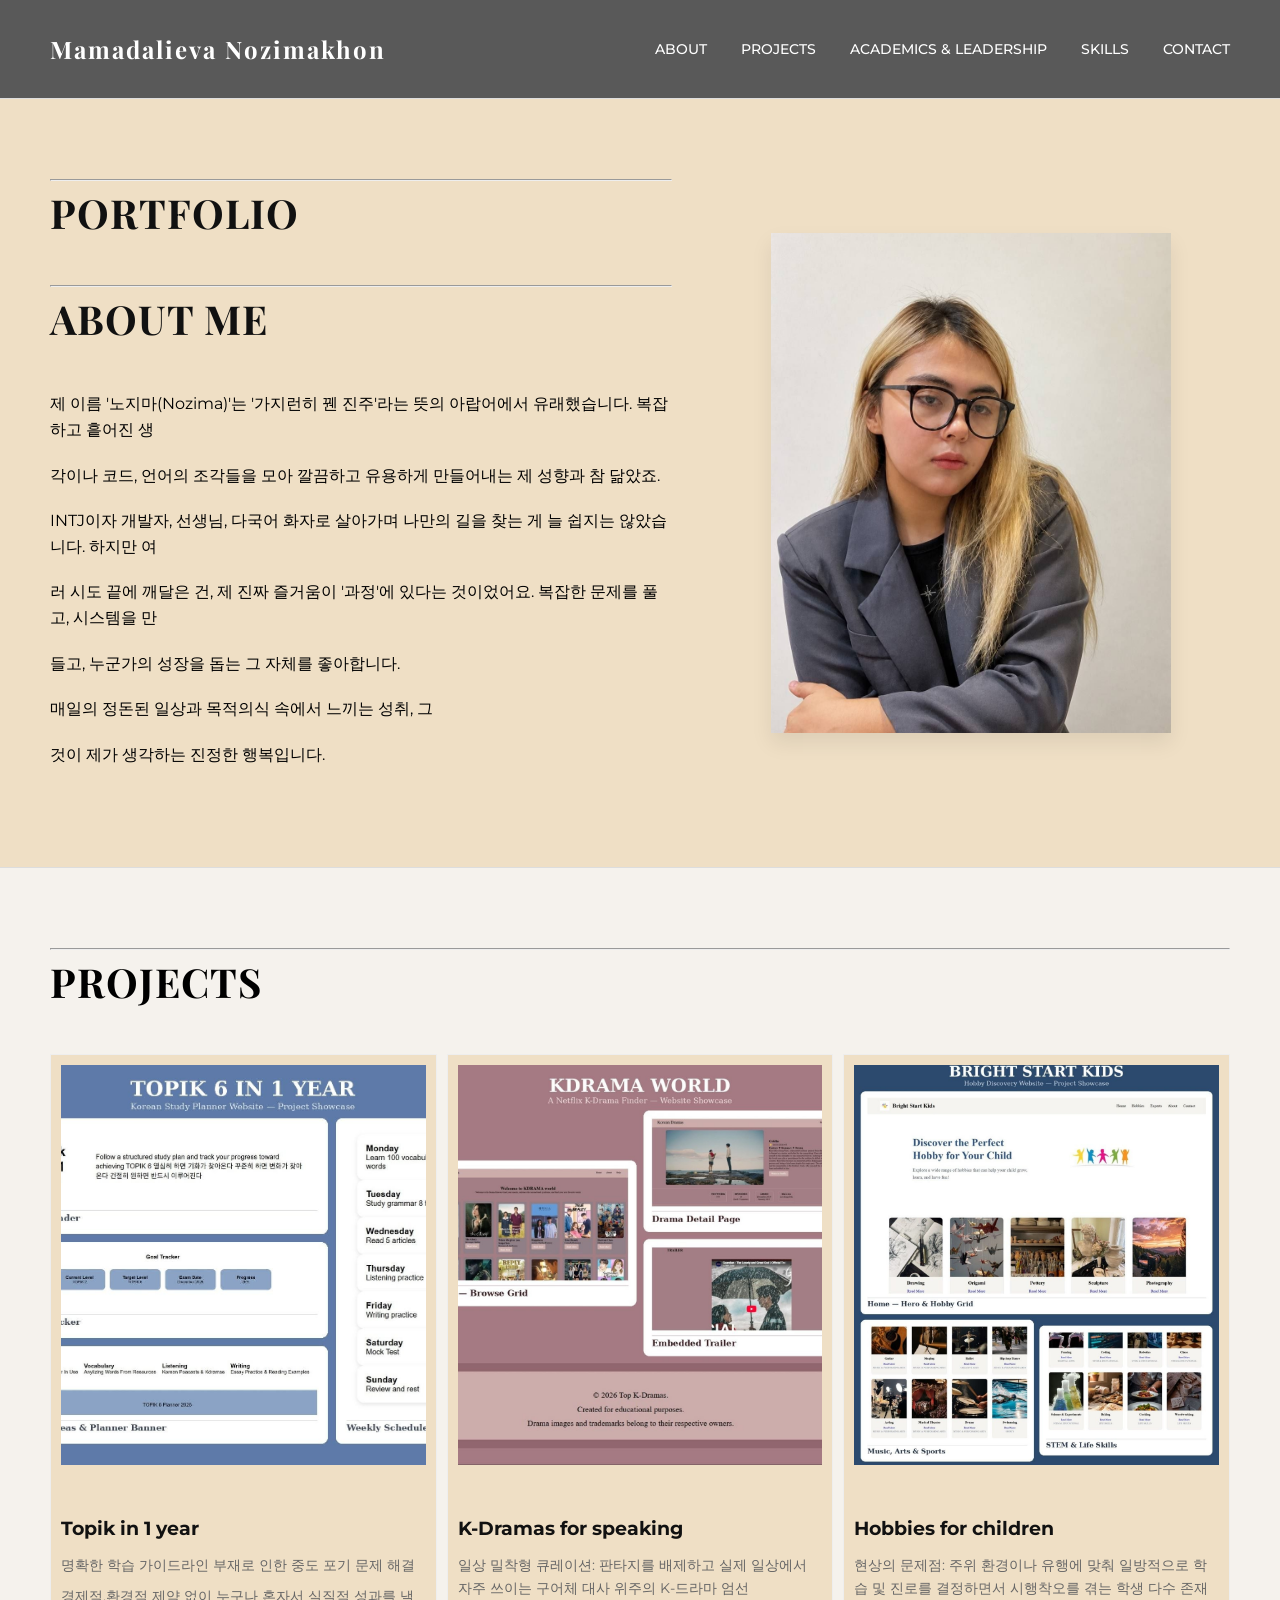
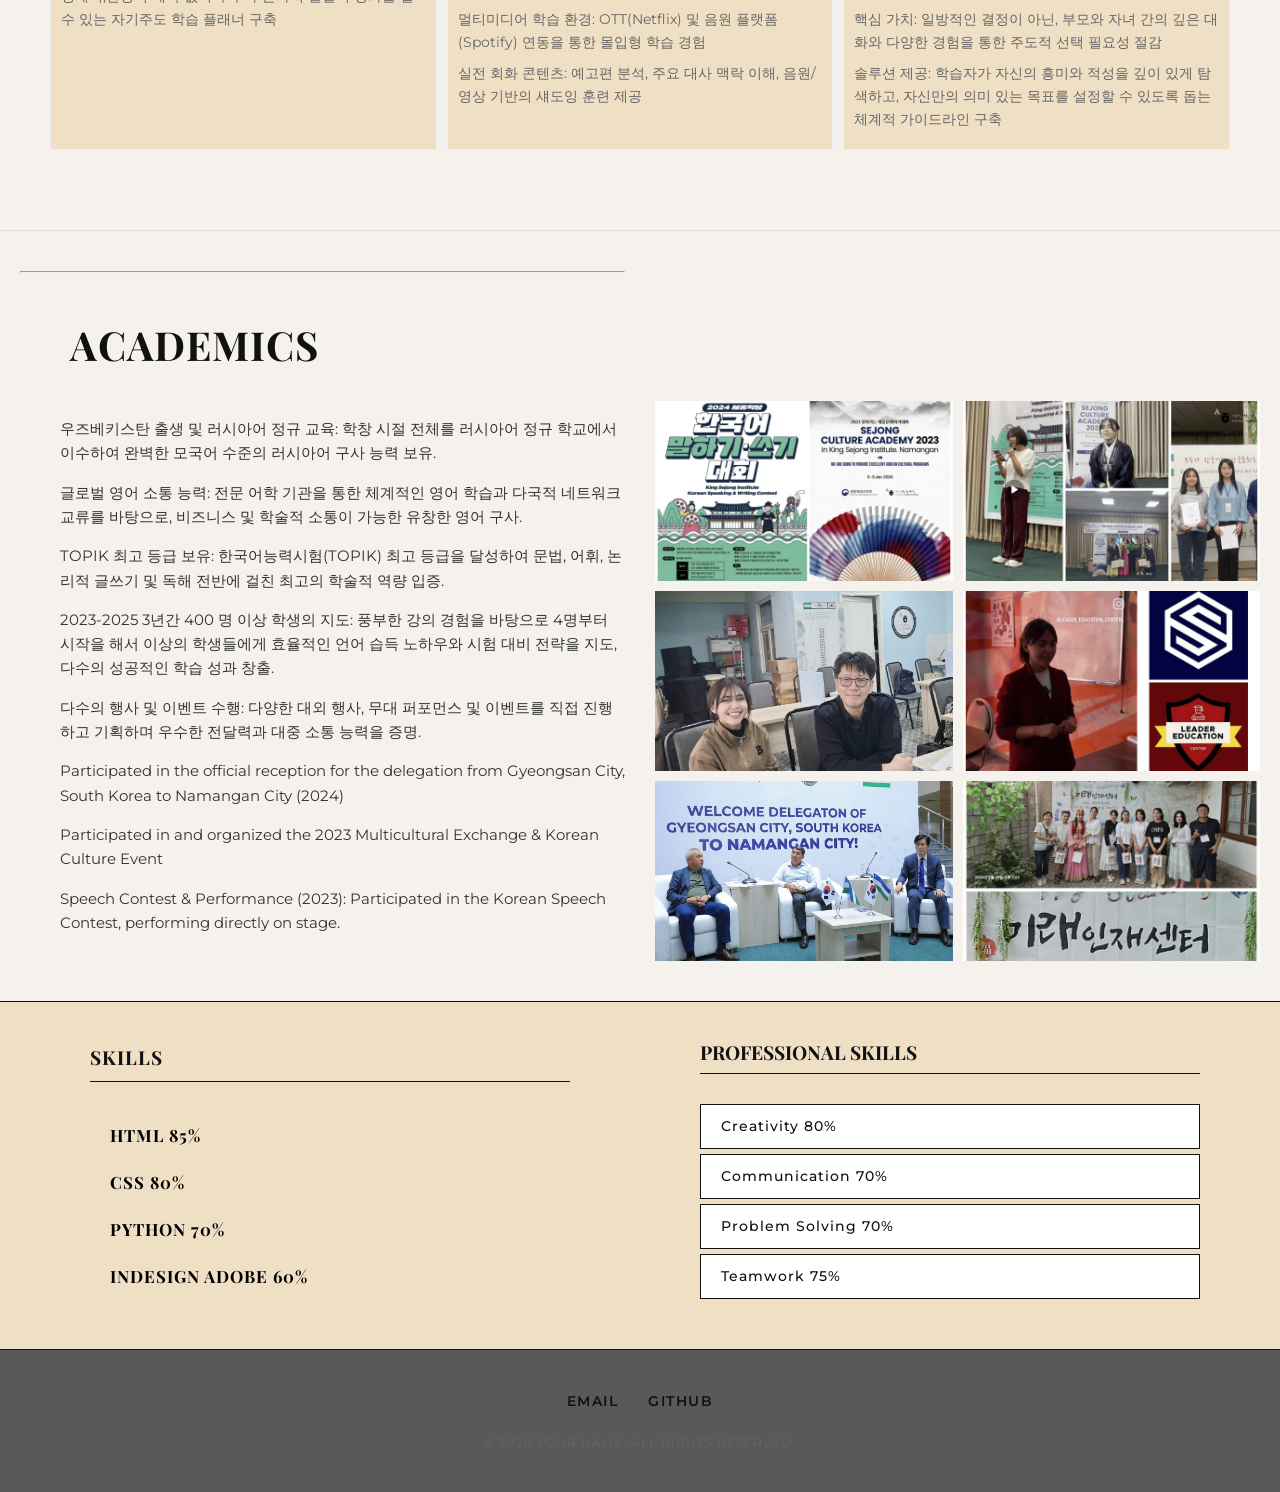
==== Portfolio.html @ e3272dbe "Add portfolio site files" ====
<!DOCTYPE html>
<html>
    <head>
        <title>Portfolio</title>
        <meta charset="UTF-8">
        <meta name="viewport" content="width=device-width, initial-scale=1.0">
        <link rel="stylesheet" href="style.css">
    </head>
    <body>
        <header>

            <div class="logo">

                Mamadalieva Nozimakhon

            </div>

            <nav>

                <a href="#hero">About</a>
                <a href="#projects">Projects</a>
                <a href="#academics-container">Academics & Leadership</a>
                <a href="#skills-wrapper">Skills</a>
                <a href="#state-footer">Contact</a>

            </nav>

        </header>
        <section id="hero">
            <div class="magazine-hero">
                <div class="hero">
                    <hr>
                    <h1>Portfolio</h1>
                    <hr>
                    <h1>About me </h1>
                    <p>제 이름 '노지마(Nozima)'는 '가지런히 꿴 진주'라는 뜻의 아랍어에서 유래했습니다. 복잡하고 흩어진 생 </p>
                    <p>각이나 코드, 언어의 조각들을 모아 깔끔하고 유용하게 만들어내는 제 성향과 참 닮았죠.</p>
                    <p>INTJ이자 개발자, 선생님, 다국어 화자로 살아가며 나만의 길을 찾는 게 늘 쉽지는 않았습니다. 하지만 여</p>
                    <p>러 시도 끝에 깨달은 건, 제 진짜 즐거움이 '과정'에 있다는 것이었어요. 복잡한 문제를 풀고, 시스템을 만</p>
                    <p>들고, 누군가의 성장을 돕는 그 자체를 좋아합니다.</p>
                    <p>매일의 정돈된 일상과 목적의식 속에서 느끼는 성취, 그</p>
                    <p>것이 제가 생각하는 진정한 행복입니다.</p>
                </div>
                <div class="hero-image">
                    <img src="images/image.png" alt="profile">
                </div>
            </div>
        </section>
        <section id="projects">
            <hr>
              <h1>Projects</h1>
            <div class="projects-grid">
                <div class="projects-item">
                    <img src="images/topik in 1 year .jpg" alt="Project 1">
                    <h3>Topik in 1 year</h3>
                    <p>명확한 학습 가이드라인 부재로 인한 중도 포기 문제 해결</p>
                    <p>경제적,환경적 제약 없이 누구나 혼자서 실질적 성과를 낼 수 있는 자기주도 학습 플래너 구축</p>
                </div>
                <div class="projects-item">
                    <img src="images/Top K-Dramas.jpg" alt="Project 2">
                    <h3>K-Dramas for speaking</h3>
                    <p>일상 밀착형 큐레이션: 판타지를 배제하고 실제 일상에서 자주 쓰이는 구어체 대사 위주의 K-드라마 엄선</p>
                    <p> 멀티미디어 학습 환경: OTT(Netflix) 및 음원 플랫폼(Spotify) 연동을 통한 몰입형 학습 경험</p>
                    <p>실전 회화 콘텐츠: 예고편 분석, 주요 대사 맥락 이해, 음원/영상 기반의 섀도잉 훈련 제공</p>
                </div>
                <div class="projects-item">
                    <img src="images/Hobbies for children.jpg" alt="Project 3">
                    <h3>Hobbies for children</h3>
                    <p>현상의 문제점: 주위 환경이나 유행에 맞춰 일방적으로 학습 및 진로를 결정하면서 시행착오를 겪는 학생 다수 존재</p>
                    <p> 핵심 가치: 일방적인 결정이 아닌, 부모와 자녀 간의 깊은 대화와 다양한 경험을 통한 주도적 선택 필요성 절감</p>
                    <p>솔루션 제공: 학습자가 자신의 흥미와 적성을 깊이 있게 탐색하고, 자신만의 의미 있는 목표를 설정할 수 있도록 돕는 체계적 가이드라인 구축</p>
                </div>
            </div>
        </section>
        <section id="academics-container">
            <div class="academics-left">
                <hr>
                <h1>Academics</h1>
                <div class="academics-text">
                    <p>우즈베키스탄 출생 및 러시아어 정규 교육: 학창 시절 전체를 러시아어 정규 학교에서 이수하여 완벽한 모국어 수준의 러시아어 구사 능력 보유.</p>
                    <p>글로벌 영어 소통 능력: 전문 어학 기관을 통한 체계적인 영어 학습과 다국적 네트워크 교류를 바탕으로, 비즈니스 및 학술적 소통이 가능한 유창한 영어 구사.</p>
                    <p>TOPIK 최고 등급 보유: 한국어능력시험(TOPIK) 최고 등급을 달성하여 문법, 어휘, 논리적 글쓰기 및 독해 전반에 걸친 최고의 학술적 역량 입증.</p>
                    <p>2023-2025 3년간 400 명 이상 학생의 지도: 풍부한 강의 경험을 바탕으로 4명부터 시작을 해서 이상의 학생들에게 효율적인 언어 습득 노하우와 시험 대비 전략을 지도, 다수의 성공적인 학습 성과 창출.</p>
                    <p>다수의 행사 및 이벤트 수행: 다양한 대외 행사, 무대 퍼포먼스 및 이벤트를 직접 진행하고 기획하며 우수한 전달력과 대중 소통 능력을 증명.</p>
                    <p>Participated in the official reception for the delegation from Gyeongsan City, South Korea to Namangan City (2024)</p>
                    <p>Participated in and organized the 2023 Multicultural Exchange & Korean Culture Event</p>
                    <p>Speech Contest & Performance (2023): Participated in the Korean Speech Contest, performing directly on stage.</p>
                </div>
            </div>
                <div class="academics-gallery">
                    <img src="images/events.jpg" alt="1">
                    <img src="images/performances.jpg" alt="2">
                    <img src="images/Studying with my teacher.jpg" alt="3">
                    <img src="images/teaching.jpg" alt="4">
                    <img src="images/deligation.png" alt="5">
                    <img src="images/미래 인재 센터.jpg" alt="6">
                </div>
            </div>
        </section>
        <section id="skills-wrapper">
            <div class="skills-category">
                 <h1>Skills</h1>
                <div class="web skills-item">
                    <h3>HTML 85%</h3>
                </div>
                <div class="web skills-item">
                    <h3>CSS 80%</h3>
                </div>
                <div class="web skills-item">
                    <h3>PYTHON 70%</h3>
                </div>
                <div class="web skills-item">
                    <h3>INDesign Adobe 60%</h3>
                </div>
            </div>
        <div class="prof-skills">
            <div class="professional-skills">
                <h1>Professional Skills</h1>
                <div class="prof skills-item">Creativity 80%</div>
                <div class="prof skills-item">Communication  70%</div>
                <div class="prof skills-item">Problem Solving  70%</div>
                <div class="prof skills-item">Teamwork   75%</div>
            </div>
        </div>
        </section>
        <footer id="site-footer">
    <div class="footer-container">
        <div class="footer-links">
            <a href="mailto:seoin9038@gmail.com" class="footer-link">EMAIL</a>
            <a href="https://github.com/seoin9038-prog" target="_blank" rel="noopener noreferrer" class="footer-link">GITHUB</a>
        </div>
        <p class="footer-copy">&copy; 2026 YOUR NAME. ALL RIGHTS RESERVED.</p>
    </div>
</footer>
    </body>
</html>
---- style.css ----
@import url('https://fonts.googleapis.com/css2?family=Playfair+Display:ital,wght@0,400..900;1,400..900&family=Montserrat:wght@300;400;500;700&display=swap');

* {
    margin: 0;
    padding: 0;
    box-sizing: border-box;
}

body {
    background-color: #f9f9f9;
    color: #111;
    font-family: 'Montserrat', sans-serif;
    line-height: 1.6;
}
html {
    scroll-behavior: smooth;
}

section [id]{
    scroll-margin-top: 100px;
}

header {
    display: flex;
    justify-content: space-between;
    align-items: center;
    padding: 30px 50px;
    border-bottom: 1px solid #ddd;
    background: #595959;
    position: sticky;
    top: 0;
    z-index: 1000;
}

.logo {
    font-family: 'Playfair Display', serif;
    font-size: 1.5rem;
    font-weight: 700;
    letter-spacing: 2px;
    color: #ffffff;;
}

nav a {
    text-decoration: none;
    color: #ffffff;
    margin-left: 30px;
    font-size: 0.9rem;
    font-weight: 500;
    text-transform: uppercase;
    transition: color 0.3s;
}

nav a:hover {
    color: #777;
}

.magazine-hero {
    display: grid;
    grid-template-columns: 1.2fr 1fr;
    gap: 40px;
    padding: 80px 50px;
    background: #efdfc5;
    border-bottom: 1px solid #ddd;
    align-items: center;
}


.hero h1 {
    font-family: 'Playfair Display', serif;
    font-size: 2.5rem;
    margin-bottom: 40px;
    text-transform: uppercase;
    letter-spacing: 1px;
}

.hero p {
    font-size: 1rem;
    color: black;
    margin-bottom: 20px;
}

.hero-image {
    width: 100%;
    display: flex;
    justify-content: center;
    align-items: center;
}

.hero-image img {
    width: 100%;
    max-width: 400px; 
    height: auto;
    max-height: 500px;
    object-fit: cover;
    border-radius: 0px;
    box-shadow: 0 10px 20px rgba(0,0,0,0.08);
}

#projects {
    padding: 80px 50px;
    border-bottom: 1px solid #ddd;
    background: #f5f2ed;
}

#projects h1 {
    font-family: 'Playfair Display', serif;
    font-size: 2.5rem;
    margin-bottom: 40px;
    text-transform: uppercase;
    letter-spacing: 1px;
    color: black;
}

.projects-grid {
    display: grid;
    grid-template-columns: repeat(3, 1fr);
    gap: 10px;
}

.projects-item {
    background: #efdfc5;
    border: 1px solid #eee;
    padding: 10px;
    transition: transform 0.3s ease;
}

.projects-item:hover {
    transform: translateY(-5px);
}

.projects-item img {
    width: 100%;
    height: 400px;
    object-fit: cover;
    margin-bottom: 40px;
    line-height: 1.1;
}

.projects-item h3 {
    font-size: 1.2rem;
    margin-bottom: 10px;
    font-weight: 700;
}

.projects-item p {
    font-size: 0.9rem;
    color: #666;
    margin-bottom: 8px;
}

#academics-container {
    display: grid;
    grid-template-columns: 1fr 1fr;
    gap: 30px;
    align-items: start;
    padding: 40px 20px;
    background-color: #f5f2ed;
}

.academics-section {
    border-top: 1px solid #e0e0e0; 
    padding-top: 60px;          
    margin-top: 80px;             
}

.academics-left h1{
    font-family: 'Playfair Display', serif;
    font-size: 2.5rem;
    text-transform: uppercase;
    letter-spacing: 1px;
    padding: 40px 50px;
}

.academics-text p {
    margin-bottom: 15px;
    font-size: 0.95rem;
    color: #333;
    text-align: left;
    line-height: 1.6;
    padding-left: 40px;
    
}

.academics-gallery {
    display: grid;
    grid-template-columns: repeat(2, 1fr);
    gap: 10px;
    margin-top: 130px;
}

.academics-gallery img {
    width: 100%;
    height: 180px;
    object-fit: cover;
    filter: grayscale(30%);
    transition: 0.3s;
}

.academics-gallery img:hover {
    filter: grayscale(0%);
}

#skills-wrapper {
    display: grid;
    grid-template-columns: 1fr 1fr;
    gap: 40px;
    border-top: 1px solid #111;
    padding: 0 40px;
    background-color: #efdfc5;
}

.skills-category{
    font-family: 'Playfair Display', serif;
    font-size: 2.5rem;
    text-transform: uppercase;
    letter-spacing: 1px;
    padding: 40px 50px;
}

.skills-category h1 {
    font-size: 1.2rem;
    font-family: 'Playfair Display', serif;
    margin-bottom: 30px;
    text-transform: uppercase;
    border-bottom: 1px solid #111;
    padding-bottom: 8px;
}

.skills-items {
    display: flex;
    flex-wrap: wrap;
    gap: 10px;
}

.skills-item {
    background: #efdfc5;
    color: black;
    padding: 10px 20px;
    font-size: 0.9rem;
    font-weight: 500;
    letter-spacing: 1px;
}

.professional-skills{
    display: grid;
    object-fit: cover;
    gap: 5px;
    margin-bottom: 20px;
    padding: 30px 40px;
}
.prof.skills-item.prof {
    background: #fff;
    color: #111;
    border: 1px solid #111;
}

.professional-skills h1 {
    font-family: 'Playfair Display', serif;
    font-size: 1.2rem;
    margin-bottom: 25px;
    margin-top: 5px;
    text-transform: uppercase;
    border-bottom: 1px solid #111;
    padding-bottom: 5px;
   
}

#site-footer {
    border-top: 1px solid #111;
    margin-top: 0px;
    padding: 40px 20px;
    background-color: #595959;
}

.footer-container {
    max-width: 1200px;
    margin: 0 auto;
    display: flex;
    flex-direction: column;
    align-items: center;
    gap: 20px;
}

.footer-links {
    display: flex;
    gap: 30px;
    flex-wrap: wrap;
    justify-content: center;
}

.footer-link {
    color: #111;
    text-decoration: none;
    font-size: 0.9rem;
    font-weight: 600;
    letter-spacing: 1.5px;
    text-transform: uppercase;
    transition: opacity 0.2s ease;
}

.footer-link:hover {
    opacity: 0.6;
}

.footer-copy {
    font-size: 0.75rem;
    color: #666;
    letter-spacing: 1px;
    text-transform: uppercase;
    margin: 0;
}

@media (max-width: 600px) {
    .footer-links {
        gap: 15px;
    }
}

@media (max-width: 900px) {
    .magazine-hero, .projects-grid, .academics-container, .skills-wrapper {
        grid-template-columns: 1fr;
    }
    header {
        padding: 20px;
    }
    .hero-text-box h1 {
        font-size: 2.5rem;
    }
}
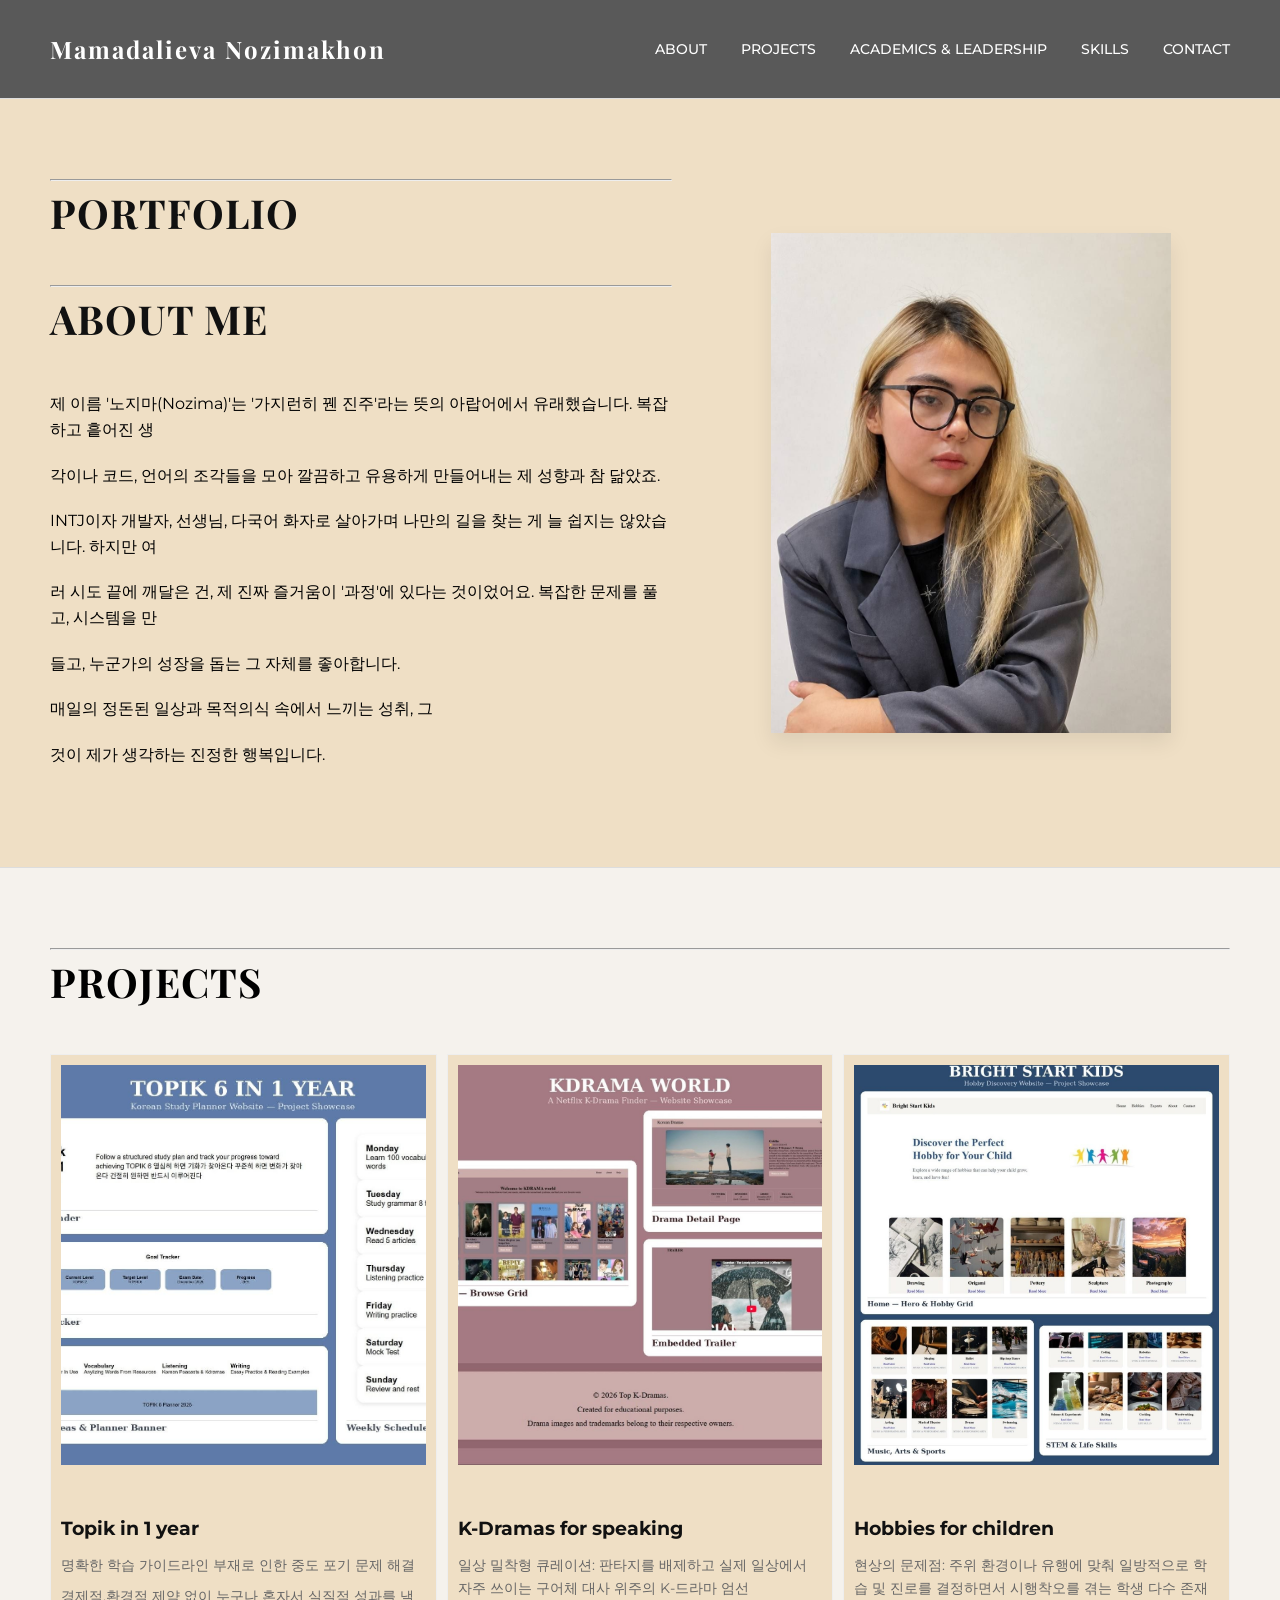
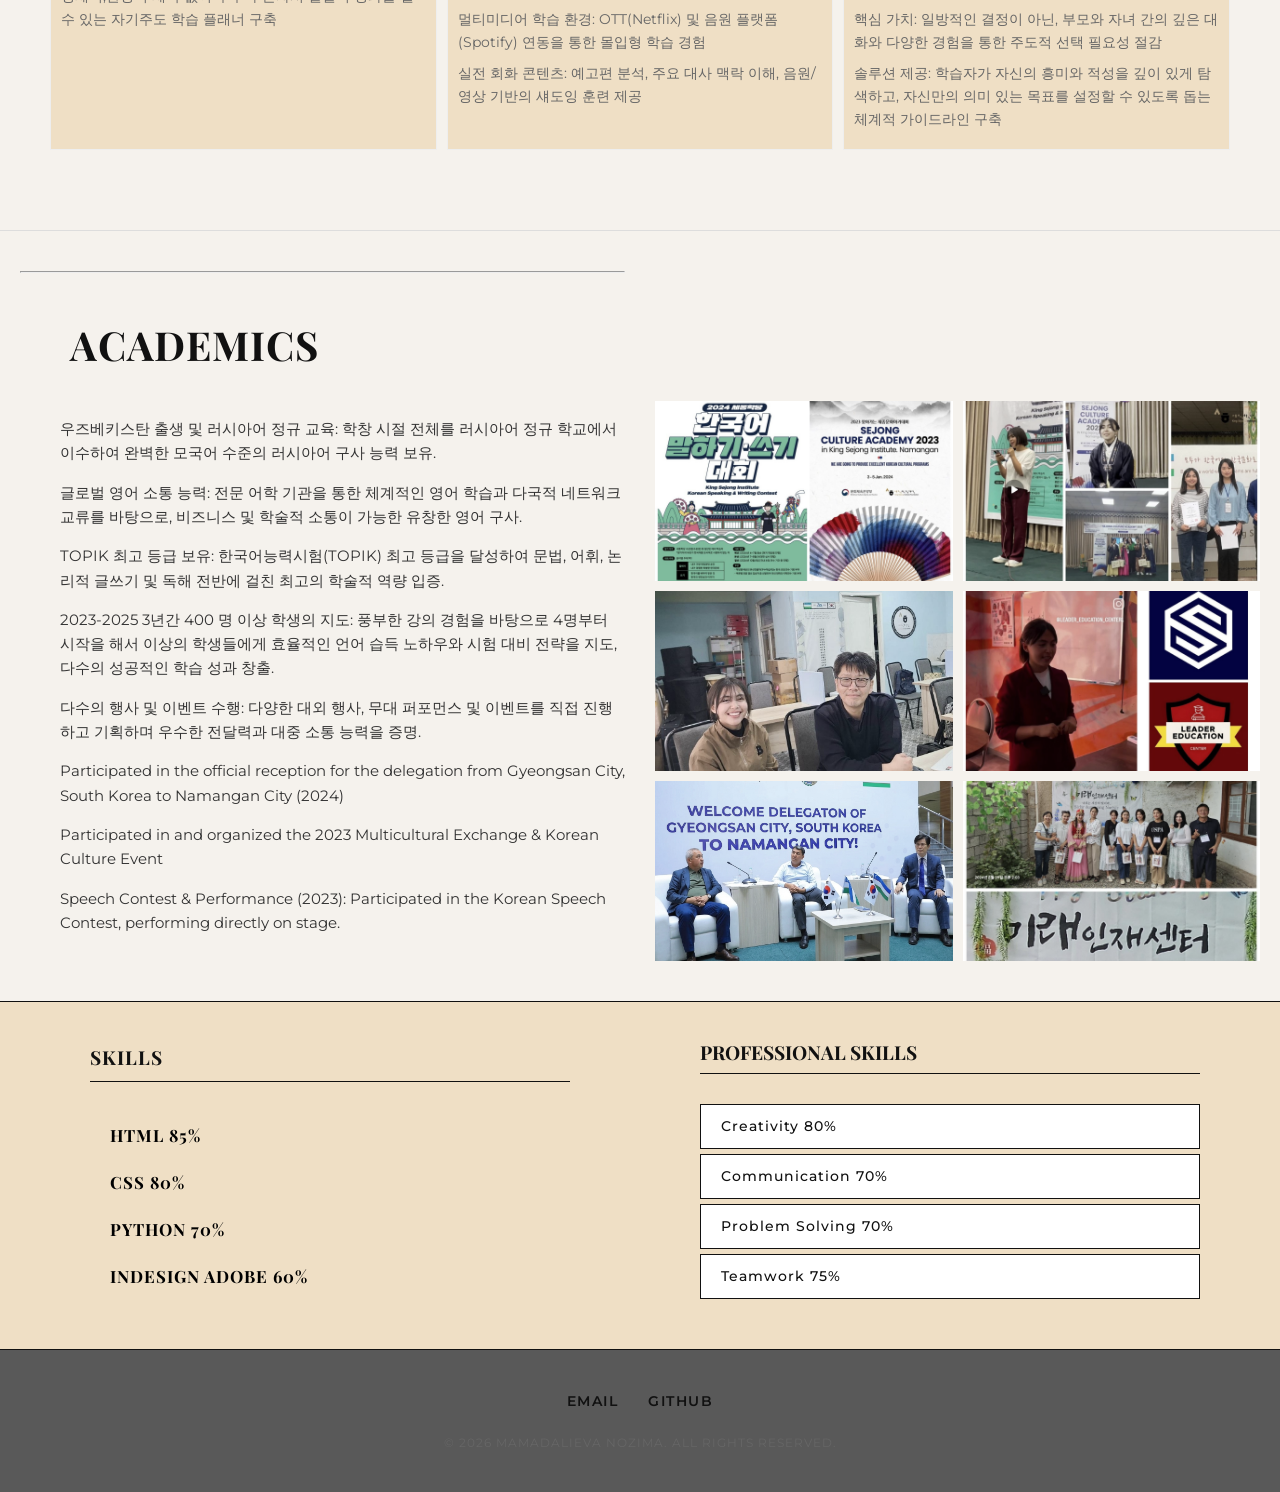
==== commit 5273ef51: "little change" ====
--- a/Portfolio.html
+++ b/Portfolio.html
@@ -129,8 +129,8 @@
             <a href="mailto:seoin9038@gmail.com" class="footer-link">EMAIL</a>
             <a href="https://github.com/seoin9038-prog" target="_blank" rel="noopener noreferrer" class="footer-link">GITHUB</a>
         </div>
-        <p class="footer-copy">&copy; 2026 YOUR NAME. ALL RIGHTS RESERVED.</p>
+        <p class="footer-copy">&copy; 2026 Mamadalieva Nozima. ALL RIGHTS RESERVED.</p>
     </div>
 </footer>
     </body>
-</html>+</html>
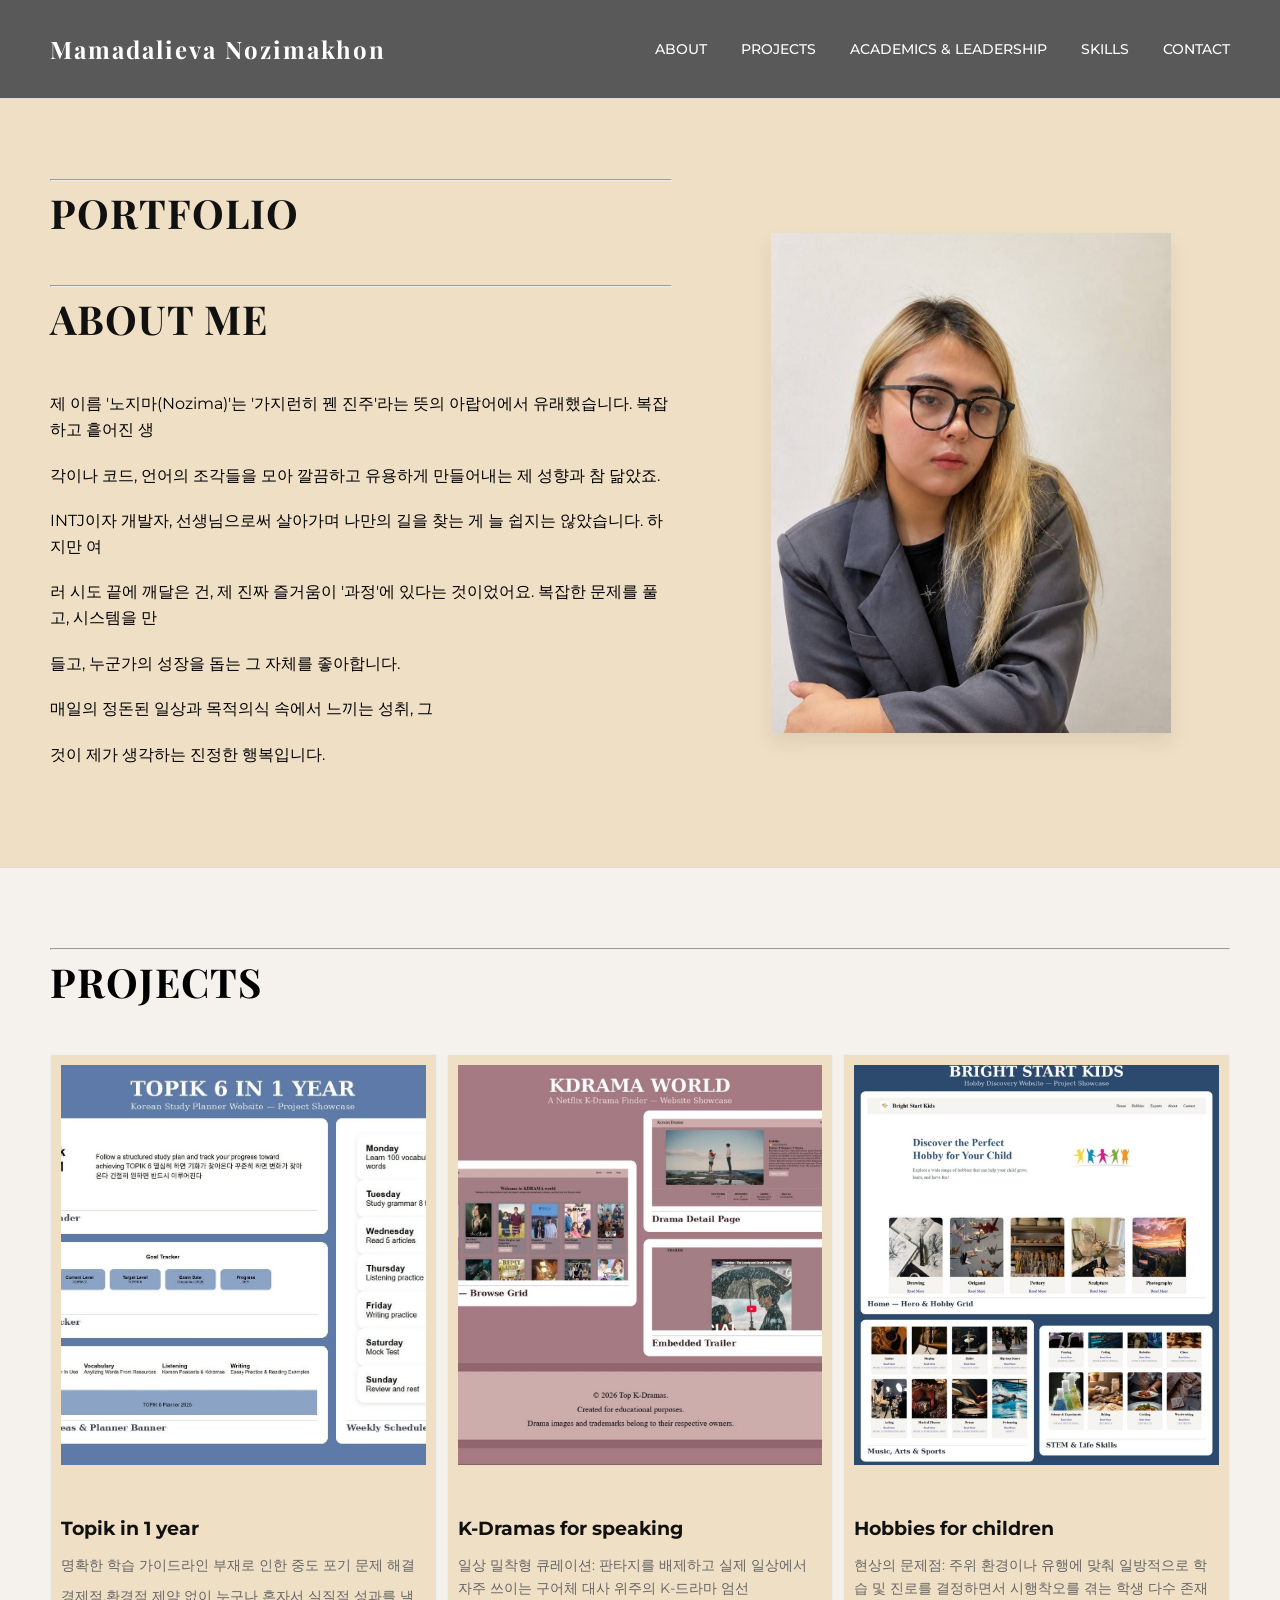
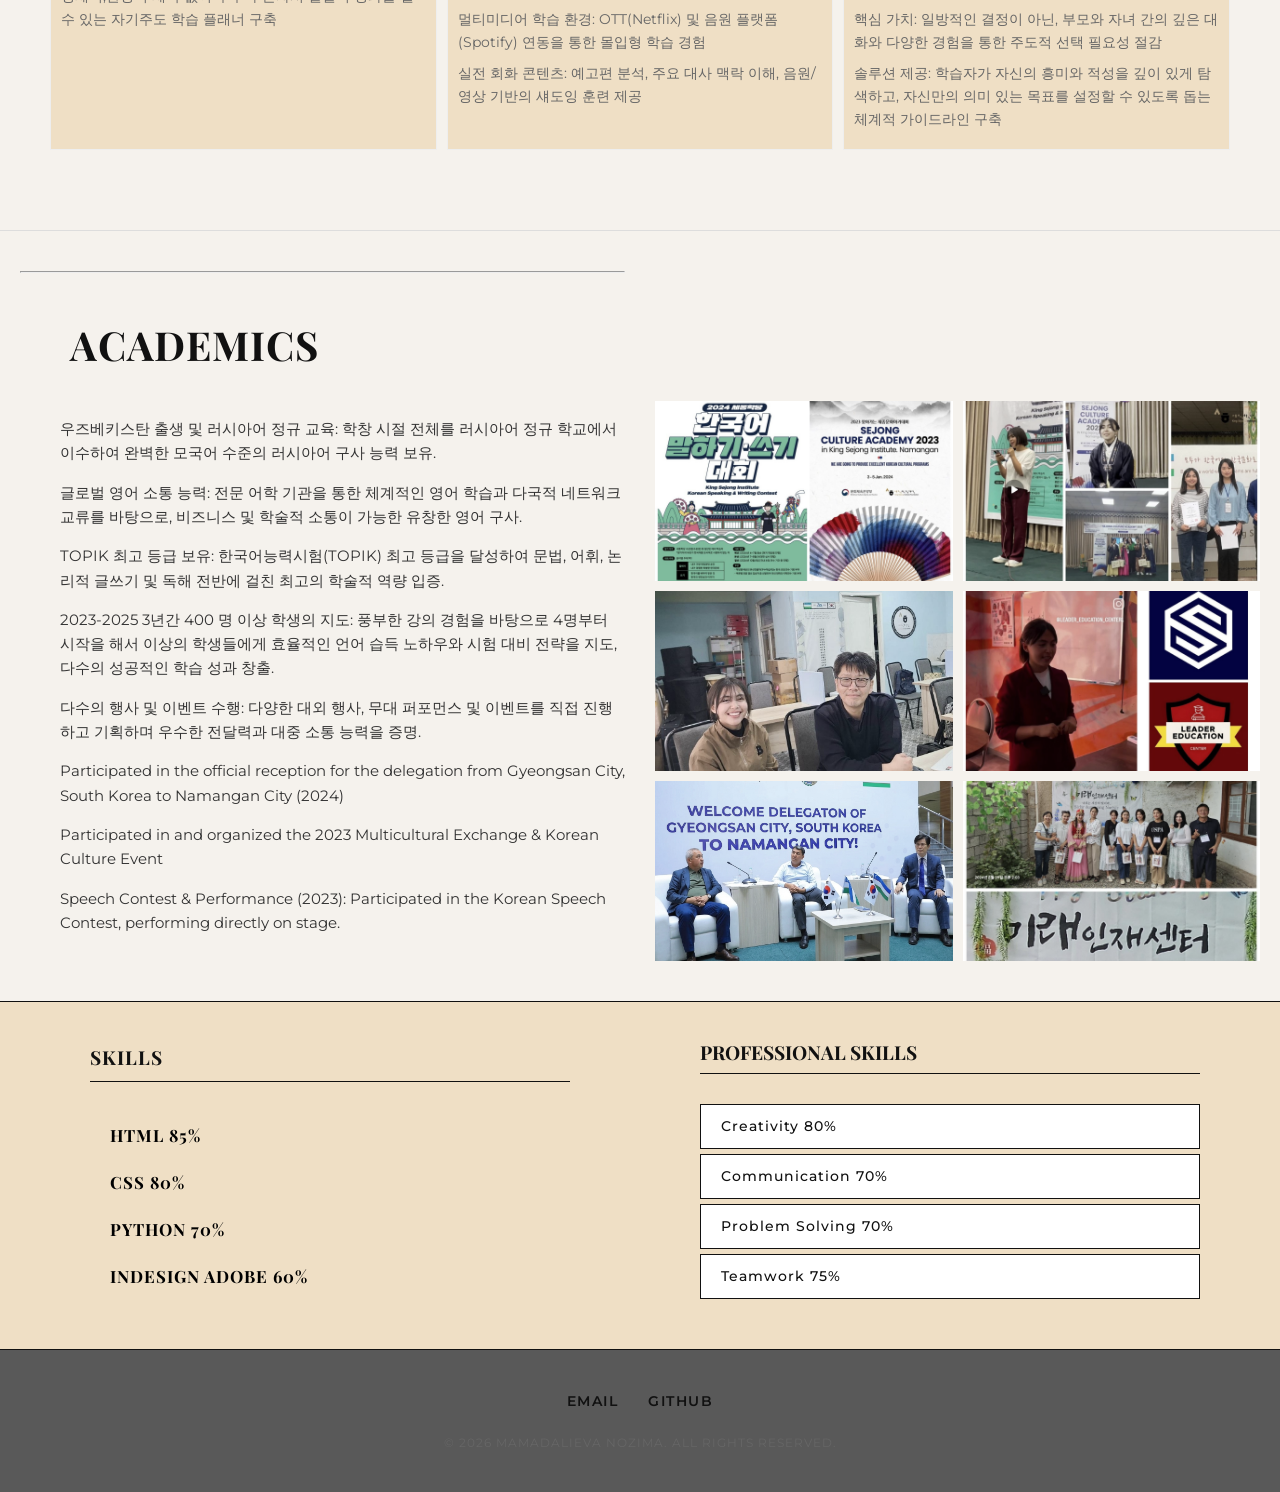
==== commit 4687b503: "Update portfolio files" ====
--- a/Portfolio.html
+++ b/Portfolio.html
@@ -35,7 +35,7 @@
                     <h1>About me </h1>
                     <p>제 이름 '노지마(Nozima)'는 '가지런히 꿴 진주'라는 뜻의 아랍어에서 유래했습니다. 복잡하고 흩어진 생 </p>
                     <p>각이나 코드, 언어의 조각들을 모아 깔끔하고 유용하게 만들어내는 제 성향과 참 닮았죠.</p>
-                    <p>INTJ이자 개발자, 선생님, 다국어 화자로 살아가며 나만의 길을 찾는 게 늘 쉽지는 않았습니다. 하지만 여</p>
+                    <p>INTJ이자 개발자, 선생님으로써 살아가며 나만의 길을 찾는 게 늘 쉽지는 않았습니다. 하지만 여</p>
                     <p>러 시도 끝에 깨달은 건, 제 진짜 즐거움이 '과정'에 있다는 것이었어요. 복잡한 문제를 풀고, 시스템을 만</p>
                     <p>들고, 누군가의 성장을 돕는 그 자체를 좋아합니다.</p>
                     <p>매일의 정돈된 일상과 목적의식 속에서 느끼는 성취, 그</p>
@@ -133,4 +133,4 @@
     </div>
 </footer>
     </body>
-</html>
+</html>
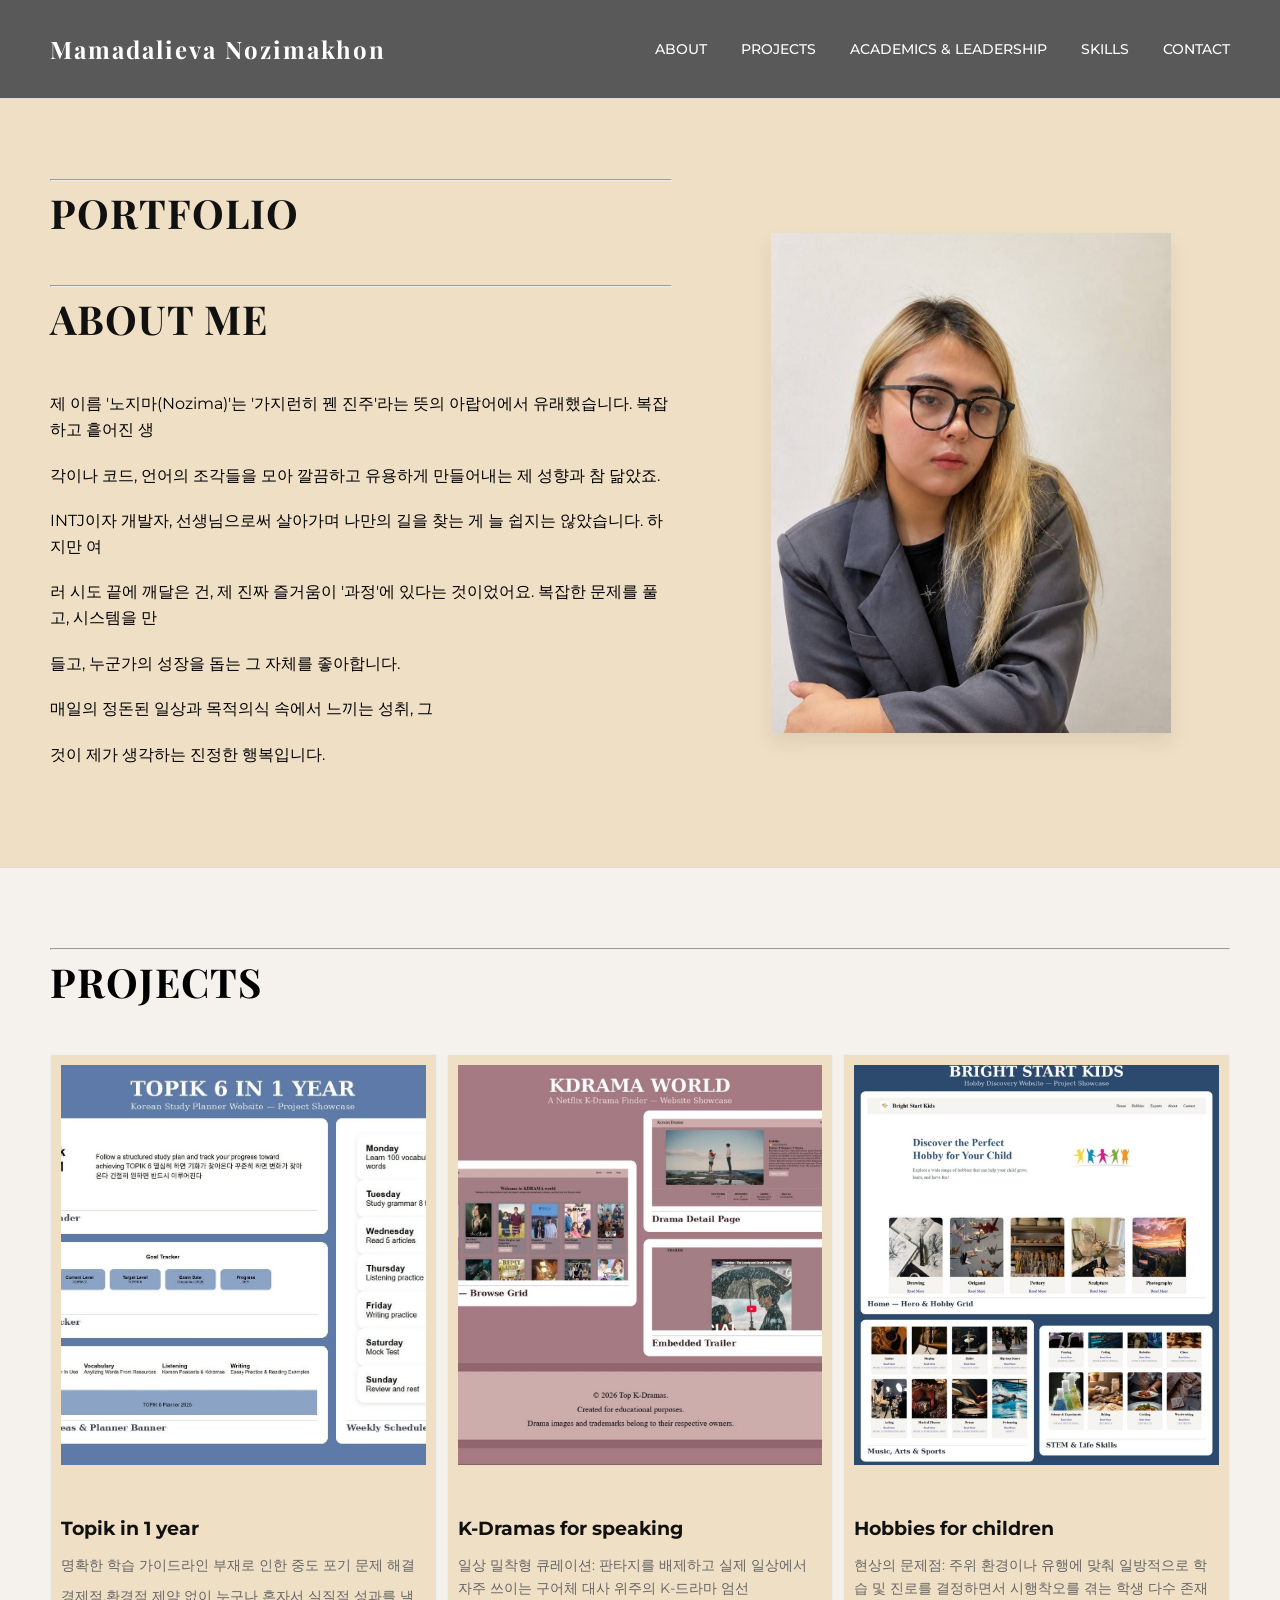
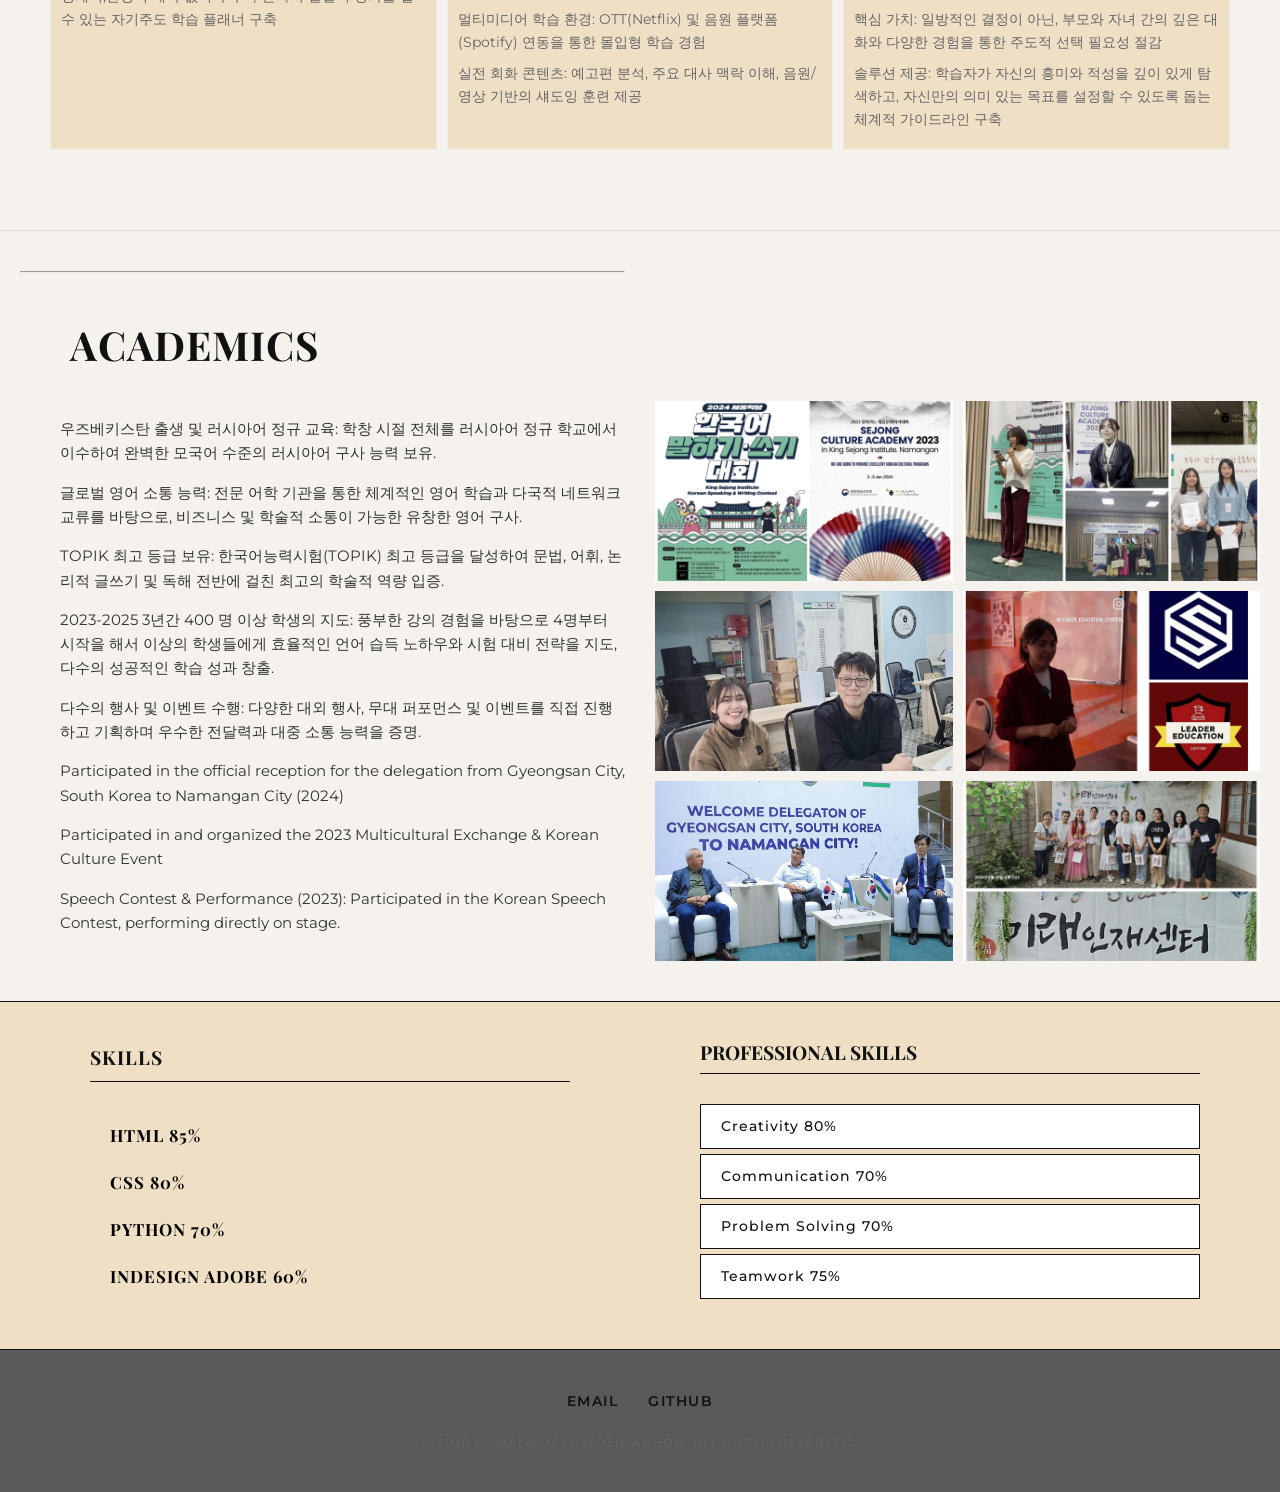
==== commit b67eb6bf: "Update website text" ====
--- a/Portfolio.html
+++ b/Portfolio.html
@@ -129,8 +129,8 @@
             <a href="mailto:seoin9038@gmail.com" class="footer-link">EMAIL</a>
             <a href="https://github.com/seoin9038-prog" target="_blank" rel="noopener noreferrer" class="footer-link">GITHUB</a>
         </div>
-        <p class="footer-copy">&copy; 2026 Mamadalieva Nozima. ALL RIGHTS RESERVED.</p>
+        <p class="footer-copy">&copy; 2026 Mamadalieva Nozimakhon. ALL RIGHTS RESERVED.</p>
     </div>
 </footer>
     </body>
-</html>+</html>
